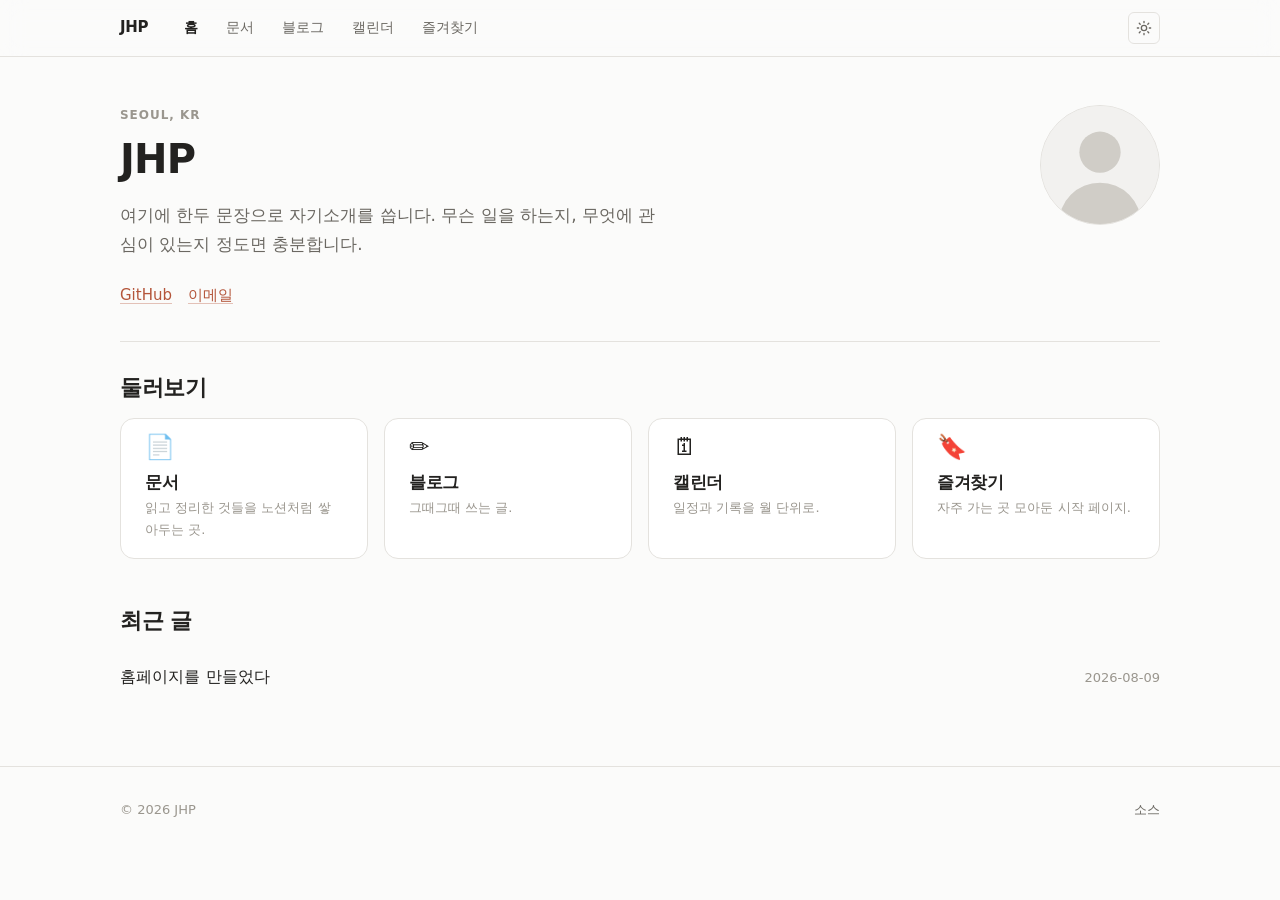
==== index.html @ 802d56c1 "개인 홈페이지 초기 구조 프로필·문서·블로그·캘린더·즐겨찾기 5개 섹션을 공통 디자인 시스템 위에 올렸습니다. 빌드 과정 없이 GitHub Pages가 main을 그대로 서빙합니다" ====
<!DOCTYPE html>
<html lang="ko">
<head>
<meta charset="utf-8">
<meta name="viewport" content="width=device-width, initial-scale=1">
<title>JHP</title>
<meta name="description" content="JHP의 개인 홈페이지 — 프로필, 문서, 블로그, 캘린더.">
<link rel="icon" href="/assets/favicon.svg" type="image/svg+xml">
<link rel="stylesheet" href="/assets/css/base.css">
<link rel="stylesheet" href="/assets/css/home.css">
<script src="/assets/js/theme.js"></script>
</head>
<body>

<header class="site-header">
  <div class="site-header__inner">
    <a class="site-logo" href="/">JHP</a>
    <nav class="site-nav" aria-label="주요">
      <a href="/" aria-current="page">홈</a>
      <a href="/docs/">문서</a>
      <a href="/blog/">블로그</a>
      <a href="/calendar.html">캘린더</a>
      <a href="/start.html">즐겨찾기</a>
    </nav>
    <button class="theme-toggle" type="button" aria-label="라이트/다크 테마 전환">
      <svg class="icon-sun" viewBox="0 0 24 24" fill="none" stroke="currentColor" stroke-width="2" stroke-linecap="round" aria-hidden="true"><circle cx="12" cy="12" r="4"/><path d="M12 2v2M12 20v2M4.9 4.9l1.4 1.4M17.7 17.7l1.4 1.4M2 12h2M20 12h2M4.9 19.1l1.4-1.4M17.7 6.3l1.4-1.4"/></svg>
      <svg class="icon-moon" viewBox="0 0 24 24" fill="none" stroke="currentColor" stroke-width="2" stroke-linecap="round" stroke-linejoin="round" aria-hidden="true"><path d="M21 12.8A9 9 0 1 1 11.2 3a7 7 0 0 0 9.8 9.8z"/></svg>
    </button>
  </div>
</header>

<main class="wrap wrap--wide">

  <!-- 프로필 -->
  <section class="hero">
    <div class="hero__text">
      <p class="eyebrow">Seoul, KR</p>
      <h1>JHP</h1>
      <p class="lede">
        여기에 한두 문장으로 자기소개를 씁니다. 무슨 일을 하는지, 무엇에
        관심이 있는지 정도면 충분합니다.
      </p>
      <ul class="profile-links">
        <li><a href="https://github.com/FoxOnTheGroove">GitHub</a></li>
        <!-- 공개할 이메일 주소를 직접 넣으세요. 안 쓸 거면 이 줄을 지웁니다. -->
        <li><a href="mailto:you@example.com">이메일</a></li>
      </ul>
    </div>
    <img class="hero__avatar" src="/assets/img/avatar.svg" alt="" width="120" height="120">
  </section>

  <hr>

  <!-- 섹션 안내 -->
  <section class="stack">
    <h2>둘러보기</h2>
    <div class="grid">

      <a class="card card--section" href="/docs/">
        <span class="card__icon" aria-hidden="true">📄</span>
        <h3>문서</h3>
        <p class="meta">읽고 정리한 것들을 노션처럼 쌓아두는 곳.</p>
      </a>

      <a class="card card--section" href="/blog/">
        <span class="card__icon" aria-hidden="true">✏️</span>
        <h3>블로그</h3>
        <p class="meta">그때그때 쓰는 글.</p>
      </a>

      <a class="card card--section" href="/calendar.html">
        <span class="card__icon" aria-hidden="true">🗓</span>
        <h3>캘린더</h3>
        <p class="meta">일정과 기록을 월 단위로.</p>
      </a>

      <a class="card card--section" href="/start.html">
        <span class="card__icon" aria-hidden="true">🔖</span>
        <h3>즐겨찾기</h3>
        <p class="meta">자주 가는 곳 모아둔 시작 페이지.</p>
      </a>

    </div>
  </section>

  <!-- 최근 글 — blog/posts/posts.json에서 자동으로 채워집니다. -->
  <section class="stack" style="margin-top: var(--sp-12)">
    <h2>최근 글</h2>
    <div id="recent-posts" class="state">불러오는 중…</div>
  </section>

</main>

<footer class="site-footer">
  <div class="site-footer__inner">
    <span>© <span id="year">2026</span> JHP</span>
    <a href="https://github.com/FoxOnTheGroove/FoxOnTheGroove.github.io">소스</a>
  </div>
</footer>

<script src="/assets/js/content.js"></script>
<script src="/assets/js/home.js"></script>
</body>
</html>
---- assets/css/base.css ----
/* ==========================================================================
   base.css — 사이트 전역 디자인 시스템
   모든 페이지가 이 파일 하나를 공유합니다. 색·간격·타이포는 여기서만 고칩니다.
   ========================================================================== */

/* --- 1. 디자인 토큰 ------------------------------------------------------ */

:root {
  /* 라이트 테마가 기본값. 모든 색은 반드시 여기서 한 번 정의됩니다. */
  --bg:            #fbfbfa;
  --bg-raised:     #ffffff;
  --bg-sunken:     #f2f1ef;
  --bg-hover:      #efeeec;

  --text:          #232220;
  --text-muted:    #6b6862;
  --text-faint:    #9a968e;

  --border:        #e4e2de;
  --border-strong: #d0cdc7;

  --accent:        #b4553a;
  --accent-hover:  #99452e;
  --accent-soft:   #f6e9e4;

  /* 타이포그래피 */
  --font-sans: Pretendard, -apple-system, BlinkMacSystemFont, "Segoe UI",
               "Apple SD Gothic Neo", "Malgun Gothic", system-ui, sans-serif;
  --font-mono: "SFMono-Regular", Consolas, "JetBrains Mono", "D2Coding",
               monospace;

  /* 간격 — 4px 스케일 */
  --sp-1: 0.25rem;
  --sp-2: 0.5rem;
  --sp-3: 0.75rem;
  --sp-4: 1rem;
  --sp-6: 1.5rem;
  --sp-8: 2rem;
  --sp-12: 3rem;
  --sp-16: 4rem;

  --radius:    8px;
  --radius-lg: 14px;

  --shadow: 0 1px 2px rgb(0 0 0 / 0.04), 0 4px 12px rgb(0 0 0 / 0.05);

  --content-width: 52rem;
  --wide-width: 68rem;
}

/* 시스템 설정이 다크일 때. 사용자가 명시적으로 라이트를 고르면 적용 안 함. */
@media (prefers-color-scheme: dark) {
  :root:not([data-theme="light"]) {
    --bg:            #191918;
    --bg-raised:     #222221;
    --bg-sunken:     #131312;
    --bg-hover:      #2c2c2a;

    --text:          #eceae6;
    --text-muted:    #a3a099;
    --text-faint:    #75726c;

    --border:        #2f2f2d;
    --border-strong: #43423f;

    --accent:        #e08a69;
    --accent-hover:  #eda182;
    --accent-soft:   #33231d;

    --shadow: 0 1px 2px rgb(0 0 0 / 0.3), 0 4px 14px rgb(0 0 0 / 0.35);
  }
}

/* 토글로 다크를 명시한 경우 — 시스템 설정을 이깁니다. */
:root[data-theme="dark"] {
  --bg:            #191918;
  --bg-raised:     #222221;
  --bg-sunken:     #131312;
  --bg-hover:      #2c2c2a;

  --text:          #eceae6;
  --text-muted:    #a3a099;
  --text-faint:    #75726c;

  --border:        #2f2f2d;
  --border-strong: #43423f;

  --accent:        #e08a69;
  --accent-hover:  #eda182;
  --accent-soft:   #33231d;

  --shadow: 0 1px 2px rgb(0 0 0 / 0.3), 0 4px 14px rgb(0 0 0 / 0.35);
}

/* --- 2. 리셋 ------------------------------------------------------------- */

*, *::before, *::after { box-sizing: border-box; }

html {
  -webkit-text-size-adjust: 100%;
  scroll-behavior: smooth;
}

body {
  margin: 0;
  background: var(--bg);
  color: var(--text);
  font-family: var(--font-sans);
  font-size: 16px;
  line-height: 1.7;
  -webkit-font-smoothing: antialiased;
  text-rendering: optimizeLegibility;
}

img, svg, video { max-width: 100%; height: auto; display: block; }

h1, h2, h3, h4 {
  line-height: 1.3;
  font-weight: 650;
  letter-spacing: -0.02em;
  margin: 0;
  text-wrap: balance;
}

h1 { font-size: 2rem; }
h2 { font-size: 1.375rem; }
h3 { font-size: 1.0625rem; }

p { margin: 0; }

a {
  color: var(--accent);
  text-decoration-color: color-mix(in srgb, var(--accent) 35%, transparent);
  text-underline-offset: 3px;
}
a:hover { color: var(--accent-hover); text-decoration-color: currentColor; }

code, pre, kbd { font-family: var(--font-mono); font-size: 0.875em; }

:focus-visible {
  outline: 2px solid var(--accent);
  outline-offset: 2px;
  border-radius: 3px;
}

/* --- 3. 레이아웃 --------------------------------------------------------- */

.wrap {
  width: 100%;
  max-width: var(--content-width);
  margin-inline: auto;
  padding-inline: var(--sp-6);
}
.wrap--wide { max-width: var(--wide-width); }

.stack > * + * { margin-top: var(--sp-4); }
.stack-lg > * + * { margin-top: var(--sp-8); }

main { padding-block: var(--sp-12) var(--sp-16); }

/* --- 4. 헤더 / 내비게이션 ------------------------------------------------ */

.site-header {
  position: sticky;
  top: 0;
  z-index: 50;
  background: color-mix(in srgb, var(--bg) 82%, transparent);
  backdrop-filter: blur(12px);
  border-bottom: 1px solid var(--border);
}

.site-header__inner {
  display: flex;
  align-items: center;
  gap: var(--sp-6);
  height: 56px;
  max-width: var(--wide-width);
  margin-inline: auto;
  padding-inline: var(--sp-6);
}

.site-logo {
  font-weight: 700;
  font-size: 0.9375rem;
  letter-spacing: -0.02em;
  color: var(--text);
  text-decoration: none;
  white-space: nowrap;
}
.site-logo:hover { color: var(--text); }

.site-nav {
  display: flex;
  gap: var(--sp-1);
  margin-right: auto;
  overflow-x: auto;
  scrollbar-width: none;
}
.site-nav::-webkit-scrollbar { display: none; }

.site-nav a {
  padding: var(--sp-1) var(--sp-3);
  border-radius: 6px;
  font-size: 0.875rem;
  color: var(--text-muted);
  text-decoration: none;
  white-space: nowrap;
  transition: background 0.12s, color 0.12s;
}
.site-nav a:hover { background: var(--bg-hover); color: var(--text); }

/* 현재 페이지 표시 — 각 페이지에서 aria-current="page"를 직접 지정합니다. */
.site-nav a[aria-current="page"] { color: var(--text); font-weight: 600; }

.theme-toggle {
  flex-shrink: 0;
  display: grid;
  place-items: center;
  width: 32px;
  height: 32px;
  padding: 0;
  border: 1px solid var(--border);
  border-radius: 6px;
  background: transparent;
  color: var(--text-muted);
  cursor: pointer;
  transition: background 0.12s, color 0.12s;
}
.theme-toggle:hover { background: var(--bg-hover); color: var(--text); }
.theme-toggle svg { width: 16px; height: 16px; }

/* 아이콘 두 개 중 현재 테마에 맞는 것만 보여줍니다. */
.theme-toggle .icon-moon { display: none; }
@media (prefers-color-scheme: dark) {
  :root:not([data-theme="light"]) .theme-toggle .icon-sun { display: none; }
  :root:not([data-theme="light"]) .theme-toggle .icon-moon { display: block; }
}
:root[data-theme="dark"] .theme-toggle .icon-sun { display: none; }
:root[data-theme="dark"] .theme-toggle .icon-moon { display: block; }
:root[data-theme="light"] .theme-toggle .icon-sun { display: block; }
:root[data-theme="light"] .theme-toggle .icon-moon { display: none; }

/* --- 5. 푸터 ------------------------------------------------------------- */

.site-footer {
  border-top: 1px solid var(--border);
  padding-block: var(--sp-8);
  color: var(--text-faint);
  font-size: 0.8125rem;
}
.site-footer__inner {
  display: flex;
  flex-wrap: wrap;
  gap: var(--sp-4);
  justify-content: space-between;
  max-width: var(--wide-width);
  margin-inline: auto;
  padding-inline: var(--sp-6);
}
.site-footer a { color: var(--text-muted); text-decoration: none; }
.site-footer a:hover { color: var(--text); }

/* --- 6. 공용 컴포넌트 ---------------------------------------------------- */

.eyebrow {
  font-size: 0.75rem;
  font-weight: 600;
  letter-spacing: 0.08em;
  text-transform: uppercase;
  color: var(--text-faint);
}

.lede { font-size: 1.0625rem; color: var(--text-muted); }

.card {
  display: block;
  padding: var(--sp-4) var(--sp-6);
  background: var(--bg-raised);
  border: 1px solid var(--border);
  border-radius: var(--radius-lg);
  color: inherit;
  text-decoration: none;
  transition: border-color 0.15s, transform 0.15s, box-shadow 0.15s;
}
a.card:hover {
  border-color: var(--border-strong);
  transform: translateY(-2px);
  box-shadow: var(--shadow);
  color: inherit;
}

.grid {
  display: grid;
  gap: var(--sp-4);
  grid-template-columns: repeat(auto-fill, minmax(15rem, 1fr));
}

.tag {
  display: inline-block;
  padding: 1px var(--sp-2);
  border-radius: 999px;
  background: var(--bg-sunken);
  color: var(--text-muted);
  font-size: 0.75rem;
  line-height: 1.6;
}

.meta { color: var(--text-faint); font-size: 0.8125rem; }

/* 글 목록 — 홈의 "최근 글", 블로그 목록, 문서 목록이 함께 씁니다. */
.post-list { list-style: none; margin: 0; padding: 0; }

.post-list li + li { border-top: 1px solid var(--border); }

.post-list a {
  display: flex;
  align-items: baseline;
  gap: var(--sp-4);
  justify-content: space-between;
  padding: var(--sp-3) 0;
  color: inherit;
  text-decoration: none;
}
.post-list a:hover .post-list__title { color: var(--accent); }

.post-list__title { font-weight: 550; }
.post-list__date { flex-shrink: 0; font-variant-numeric: tabular-nums; }

hr {
  border: 0;
  border-top: 1px solid var(--border);
  margin-block: var(--sp-8);
}

/* 로딩·오류 상태 — JS가 데이터를 못 불러왔을 때 표시됩니다. */
.state {
  padding: var(--sp-8);
  text-align: center;
  color: var(--text-faint);
  font-size: 0.875rem;
}

/* 스크린리더 전용 */
.sr-only {
  position: absolute;
  width: 1px; height: 1px;
  padding: 0; margin: -1px;
  overflow: hidden;
  clip: rect(0 0 0 0);
  white-space: nowrap;
}

/* --- 7. 반응형 ----------------------------------------------------------- */

@media (max-width: 640px) {
  h1 { font-size: 1.625rem; }
  .wrap { padding-inline: var(--sp-4); }
  .site-header__inner, .site-footer__inner { padding-inline: var(--sp-4); }
  main { padding-block: var(--sp-8) var(--sp-12); }
}

@media (prefers-reduced-motion: reduce) {
  html { scroll-behavior: auto; }
  *, *::before, *::after {
    animation-duration: 0.01ms !important;
    transition-duration: 0.01ms !important;
  }
}
---- assets/css/home.css ----
/* home.css — 첫 페이지 전용 스타일 */

.hero {
  display: flex;
  align-items: flex-start;
  gap: var(--sp-8);
  justify-content: space-between;
}

.hero__text { max-width: 34rem; }
.hero__text h1 { margin-block: var(--sp-2) var(--sp-4); font-size: 2.5rem; }

.hero__avatar {
  flex-shrink: 0;
  width: 120px;
  height: 120px;
  border-radius: 50%;
  border: 1px solid var(--border);
  background: var(--bg-sunken);
}

.profile-links {
  display: flex;
  flex-wrap: wrap;
  gap: var(--sp-4);
  margin: var(--sp-6) 0 0;
  padding: 0;
  list-style: none;
  font-size: 0.9375rem;
}

/* 섹션 카드 */
.card--section .card__icon {
  display: block;
  font-size: 1.5rem;
  line-height: 1;
  margin-bottom: var(--sp-3);
}
.card--section h3 { margin-bottom: var(--sp-1); }

@media (max-width: 640px) {
  .hero { flex-direction: column-reverse; align-items: flex-start; gap: var(--sp-6); }
  .hero__text h1 { font-size: 2rem; }
  .hero__avatar { width: 88px; height: 88px; }
}
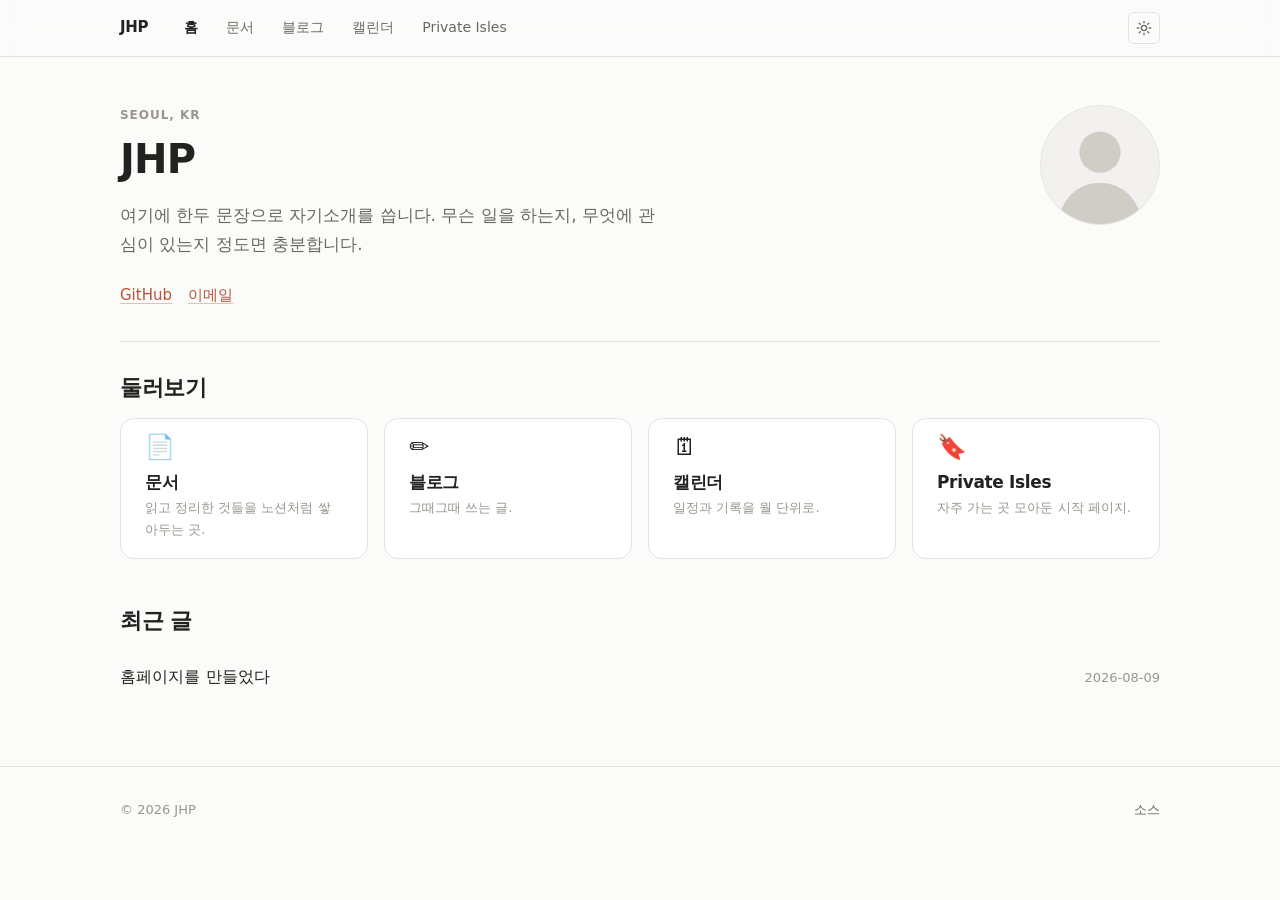
==== commit 97397880: "즐겨찾기 섹션을 Private Isles로 이름 변경 start.html → private-isles.html, start.js → isles.js. 내비게이션과 문서의 표기도 함" ====
--- a/index.html
+++ b/index.html
@@ -20,7 +20,7 @@
       <a href="/docs/">문서</a>
       <a href="/blog/">블로그</a>
       <a href="/calendar.html">캘린더</a>
-      <a href="/start.html">즐겨찾기</a>
+      <a href="/private-isles.html">Private Isles</a>
     </nav>
     <button class="theme-toggle" type="button" aria-label="라이트/다크 테마 전환">
       <svg class="icon-sun" viewBox="0 0 24 24" fill="none" stroke="currentColor" stroke-width="2" stroke-linecap="round" aria-hidden="true"><circle cx="12" cy="12" r="4"/><path d="M12 2v2M12 20v2M4.9 4.9l1.4 1.4M17.7 17.7l1.4 1.4M2 12h2M20 12h2M4.9 19.1l1.4-1.4M17.7 6.3l1.4-1.4"/></svg>
@@ -74,9 +74,9 @@
         <p class="meta">일정과 기록을 월 단위로.</p>
       </a>
 
-      <a class="card card--section" href="/start.html">
+      <a class="card card--section" href="/private-isles.html">
         <span class="card__icon" aria-hidden="true">🔖</span>
-        <h3>즐겨찾기</h3>
+        <h3>Private Isles</h3>
         <p class="meta">자주 가는 곳 모아둔 시작 페이지.</p>
       </a>
 
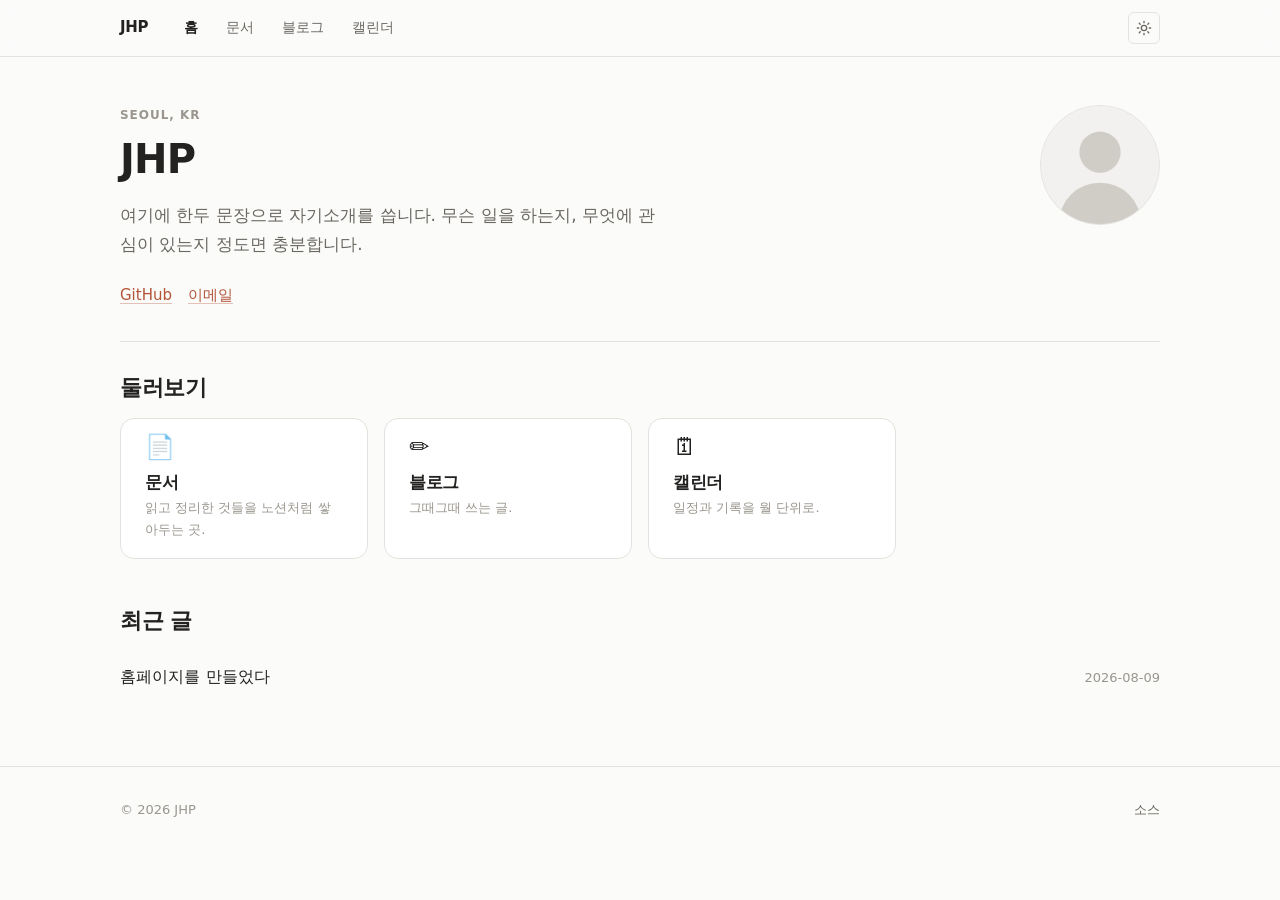
==== commit db0924dc: "Private Isles를 런치패드 화면으로 다시 만듦 모바일 기준으로 단순하게: 제목 하나와 아이콘 격자만 남겼습니다. 이전의 시계·검색·그룹 구분은 뺐습니다.  - 데이터는 a" ====
--- a/index.html
+++ b/index.html
@@ -20,7 +20,6 @@
       <a href="/docs/">문서</a>
       <a href="/blog/">블로그</a>
       <a href="/calendar.html">캘린더</a>
-      <a href="/private-isles.html">Private Isles</a>
     </nav>
     <button class="theme-toggle" type="button" aria-label="라이트/다크 테마 전환">
       <svg class="icon-sun" viewBox="0 0 24 24" fill="none" stroke="currentColor" stroke-width="2" stroke-linecap="round" aria-hidden="true"><circle cx="12" cy="12" r="4"/><path d="M12 2v2M12 20v2M4.9 4.9l1.4 1.4M17.7 17.7l1.4 1.4M2 12h2M20 12h2M4.9 19.1l1.4-1.4M17.7 6.3l1.4-1.4"/></svg>
@@ -74,12 +73,6 @@
         <p class="meta">일정과 기록을 월 단위로.</p>
       </a>
 
-      <a class="card card--section" href="/private-isles.html">
-        <span class="card__icon" aria-hidden="true">🔖</span>
-        <h3>Private Isles</h3>
-        <p class="meta">자주 가는 곳 모아둔 시작 페이지.</p>
-      </a>
-
     </div>
   </section>
 
